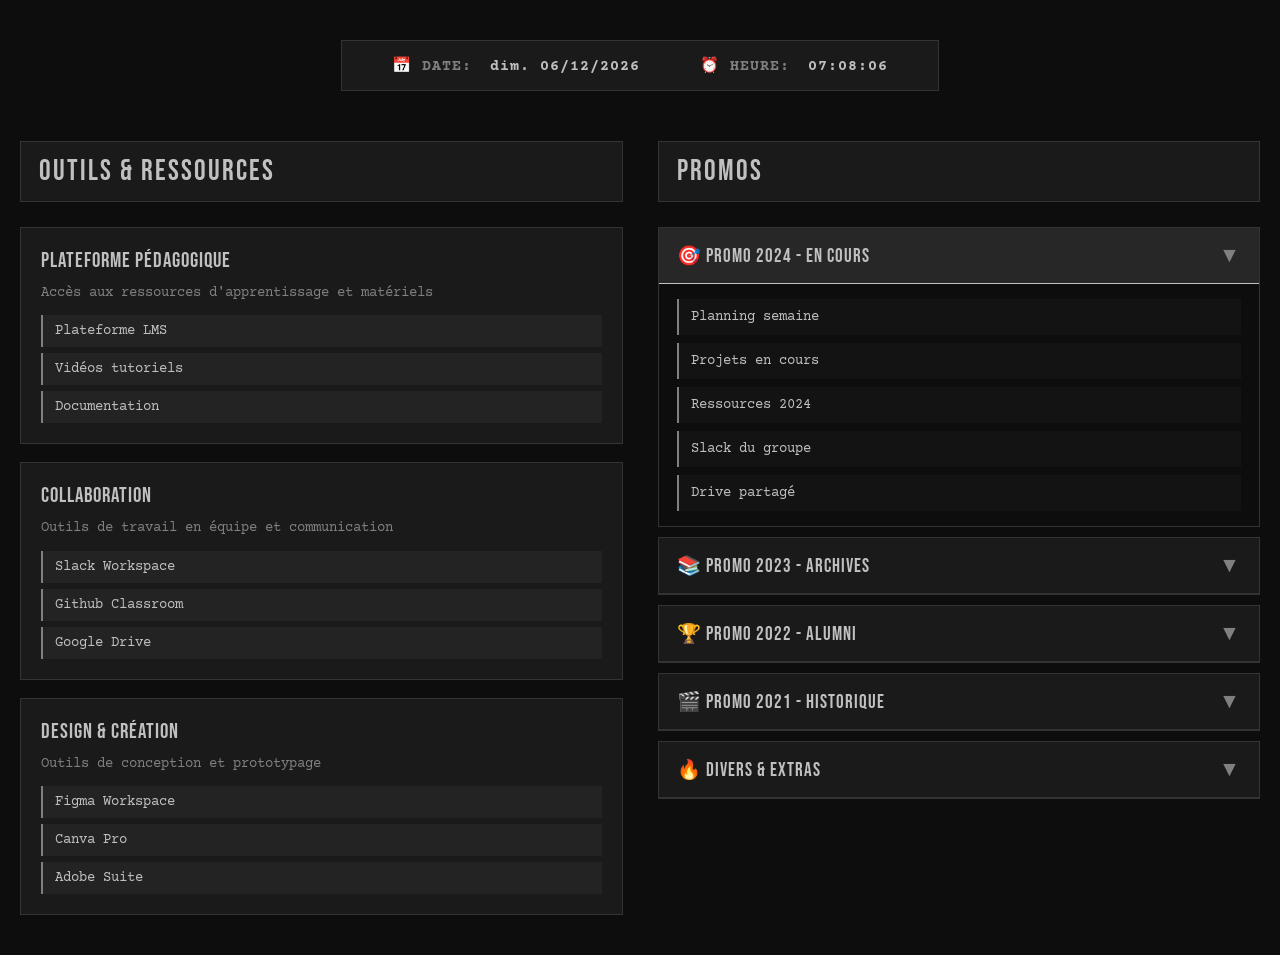
==== index.html @ c83de35c "Style: mise en place du dashboard simplon respo pédago" ====
<!doctype html>
<html lang="fr">
  <head>
    <meta charset="UTF-8" />
    <meta name="viewport" content="width=device-width, initial-scale=1.0" />
    <title>Dashboard Rock Metal - WCS</title>
    <link rel="preconnect" href="https://fonts.googleapis.com" />
    <link rel="preconnect" href="https://fonts.gstatic.com" crossorigin />
    <link
      href="https://fonts.googleapis.com/css2?family=Anton&family=Bebas+Neue&family=Courier+Prime:wght@400;700&display=swap"
      rel="stylesheet"
    />
    <link href="./style.css" rel="stylesheet" type="text/css" />
  </head>
  <body>
    <div class="container">
      <div class="header">
        <div class="datetime-box">
          <span class="datetime-item">
            <span class="datetime-label">📅 DATE:</span>
            <span class="datetime-value" id="date"></span>
          </span>
          <span class="datetime-item">
            <span class="datetime-label">⏰ HEURE:</span>
            <span class="datetime-value" id="time"></span>
          </span>
        </div>
      </div>
      <div class="main-grid">
        <!-- ZONE 1: OUTILS ET RESSOURCES -->
        <div class="zone">
          <div class="zone-title">Outils & Ressources</div>
          <div class="tools-grid"></div>
        </div>

        <!-- ZONE 2: ACCORDÉON PROMOS -->
        <div class="zone accordion-container">
          <div class="zone-title">Promos</div>
          <div class="accordion"></div>
        </div>
      </div>
    </div>
    <script src="./script.js"></script>
  </body>
</html>
---- style.css ----
:root {
  --primary: #c0c0c0;
  --secondary: #1a1a1a;
  --accent: #808080;
  --dark-bg: #0d0d0d;
  --mid-bg: #1a1a1a;
  --border: #333;
}

* {
  margin: 0;
  padding: 0;
  box-sizing: border-box;
}

body {
  font-family: "Courier Prime", monospace;
  background: var(--dark-bg);
  color: var(--primary);
  min-height: 100vh;
}

.container {
  max-width: 1400px;
  margin: 0 auto;
  padding: 40px 20px;
}

/* HEADER */
.header {
  text-align: center;
  margin-bottom: 50px;
}

.header h1 {
  font-family: "Bebas Neue", sans-serif;
  font-size: 3.5em;
  color: var(--primary);
  letter-spacing: 3px;
  font-weight: 900;
  margin-bottom: 25px;
}

.datetime-box {
  background: var(--mid-bg);
  border: 1px solid var(--border);
  padding: 15px 25px;
  display: inline-block;
  font-family: "Courier Prime", monospace;
  letter-spacing: 1px;
  font-size: 0.95em;
}

.datetime-item {
  display: inline-block;
  margin: 0 25px;
}

.datetime-label {
  color: var(--accent);
  font-weight: bold;
  text-transform: uppercase;
}

.datetime-value {
  color: var(--primary);
  margin-left: 8px;
  font-weight: bold;
}

/* ZONES PRINCIPALES */
.main-grid {
  display: grid;
  grid-template-columns: 1fr 1fr;
  gap: 35px;
}

.zone {
  position: relative;
}

.zone-title {
  font-family: "Bebas Neue", sans-serif;
  font-size: 1.8em;
  color: var(--primary);
  text-transform: uppercase;
  letter-spacing: 2px;
  margin-bottom: 25px;
  padding: 12px 18px;
  border: 1px solid var(--border);
  background: var(--mid-bg);
}

/* Blocs outils/ressources */
.tools-grid {
  display: grid;
  grid-template-columns: 1fr;
  gap: 18px;
}

.tool-block {
  background: var(--mid-bg);
  border: 1px solid var(--border);
  padding: 20px;
}

.tool-title {
  font-family: "Bebas Neue", sans-serif;
  font-size: 1.3em;
  color: var(--primary);
  text-transform: uppercase;
  letter-spacing: 1px;
  margin-bottom: 10px;
}

.tool-description {
  color: var(--accent);
  font-size: 0.85em;
  line-height: 1.5;
  margin-bottom: 12px;
}

.tool-links {
  display: flex;
  flex-direction: column;
  gap: 6px;
}

.tool-link {
  color: var(--primary);
  text-decoration: none;
  padding: 8px 12px;
  background: rgba(192, 192, 192, 0.05);
  border-left: 2px solid var(--accent);
  font-weight: 500;
  font-size: 0.9em;
}

.tool-link:hover {
  background: rgba(192, 192, 192, 0.1);
  border-left-color: var(--primary);
}

/* ZONE 2: ACCORDÉON PROMOS */
.accordion-container {
  position: relative;
}

.accordion {
  display: flex;
  flex-direction: column;
  gap: 10px;
}

.accordion-item {
  border: 1px solid var(--border);
  background: var(--mid-bg);
  overflow: hidden;
}

.accordion-header {
  background: var(--mid-bg);
  padding: 15px 18px;
  cursor: pointer;
  font-family: "Bebas Neue", sans-serif;
  font-size: 1.2em;
  color: var(--primary);
  text-transform: uppercase;
  letter-spacing: 1px;
  display: flex;
  justify-content: space-between;
  align-items: center;
  user-select: none;
  border-bottom: 1px solid var(--border);
}

.accordion-header:hover {
  background: rgba(192, 192, 192, 0.05);
}

.accordion-header .toggle-icon {
  color: var(--accent);
  font-weight: bold;
  font-size: 1.1em;
}

.accordion-item.active .accordion-header {
  background: rgba(192, 192, 192, 0.08);
  border-bottom: 1px solid var(--primary);
}

.accordion-content {
  max-height: 0;
  overflow: hidden;
  background: var(--dark-bg);
}

.accordion-item.active .accordion-content {
  max-height: 500px;
  padding: 15px 18px;
}

.promo-links {
  display: flex;
  flex-direction: column;
  gap: 8px;
}

.promo-link {
  color: var(--primary);
  text-decoration: none;
  padding: 10px 12px;
  background: rgba(192, 192, 192, 0.03);
  border-left: 2px solid var(--accent);
  font-weight: 500;
  font-size: 0.9em;
}

.promo-link:hover {
  background: rgba(192, 192, 192, 0.08);
  border-left-color: var(--primary);
}

/* RESPONSIVE */
@media (max-width: 1024px) {
  .main-grid {
    grid-template-columns: 1fr;
  }

  .header h1 {
    font-size: 2.5em;
  }
}

@media (max-width: 768px) {
  .header h1 {
    font-size: 1.8em;
  }

  .datetime-item {
    display: block;
    margin: 8px 0;
  }

  .zone-title {
    font-size: 1.3em;
  }
}
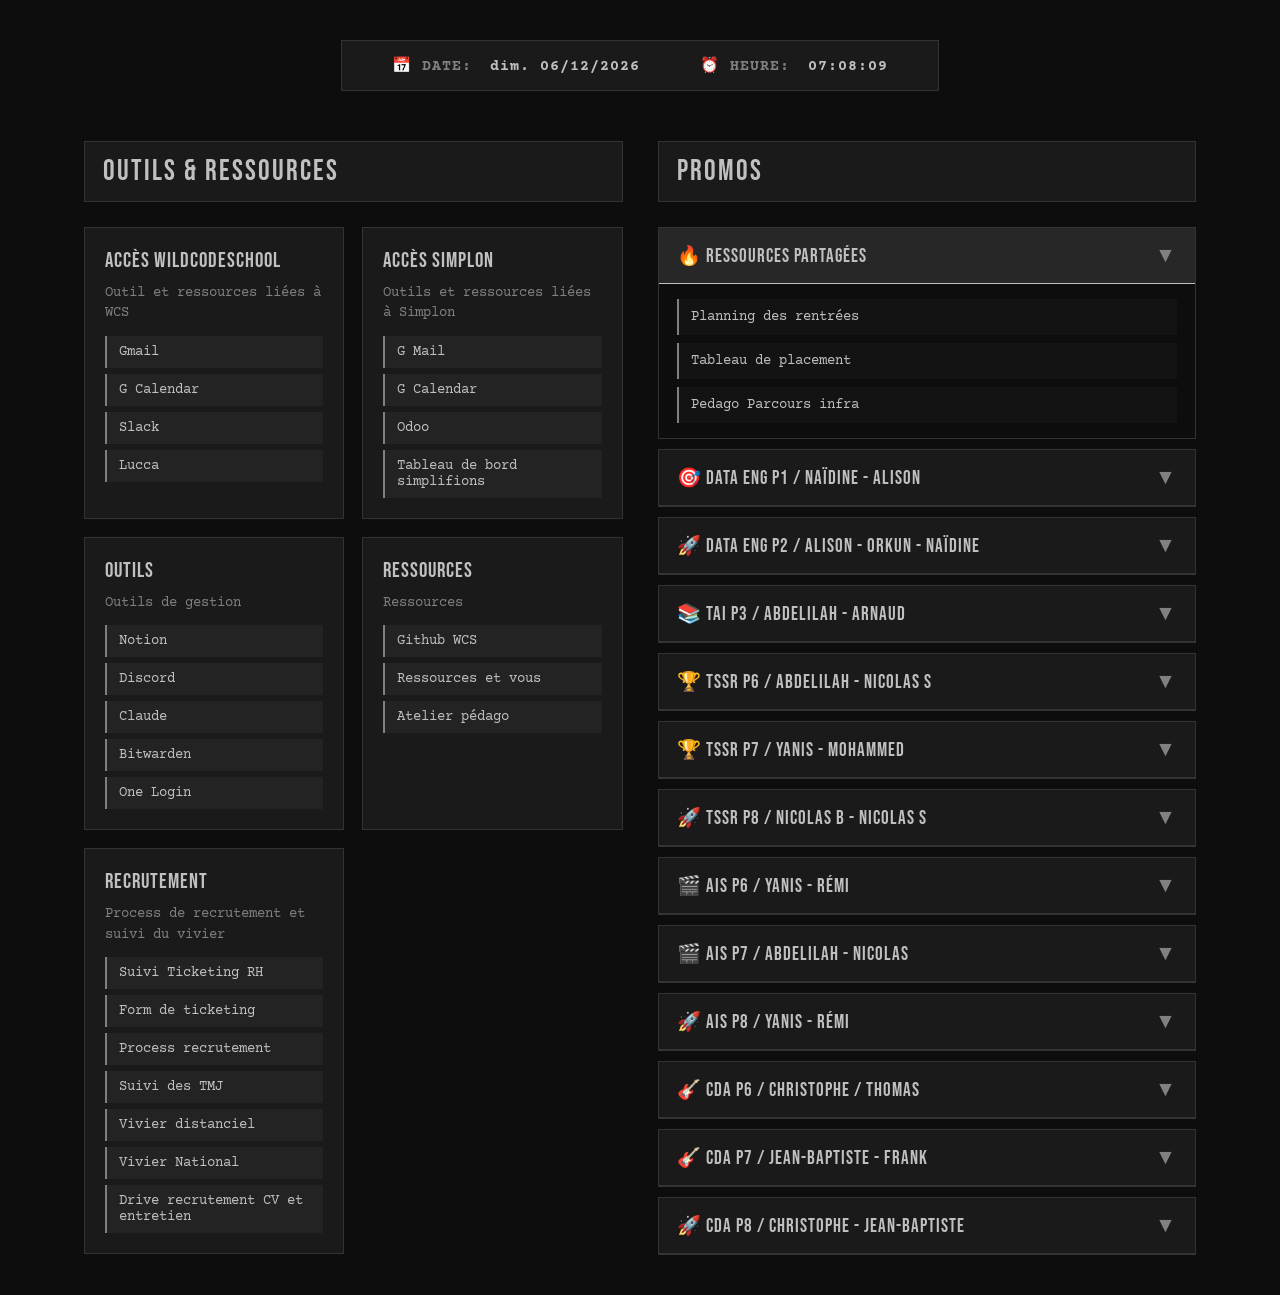
==== commit 766789d6: "style: mise à jour de style + favicon" ====
--- a/index.html
+++ b/index.html
@@ -3,7 +3,13 @@
   <head>
     <meta charset="UTF-8" />
     <meta name="viewport" content="width=device-width, initial-scale=1.0" />
-    <title>Dashboard Rock Metal - WCS</title>
+    <title>Dashboard Simplon - WCS</title>
+    <link
+      rel="icon"
+      type="image/png"
+      sizes="32x32"
+      href="./favicon-32x32.webp"
+    />
     <link rel="preconnect" href="https://fonts.googleapis.com" />
     <link rel="preconnect" href="https://fonts.gstatic.com" crossorigin />
     <link
--- a/style.css
+++ b/style.css
@@ -21,7 +21,7 @@
 }
 
 .container {
-  max-width: 1400px;
+  max-width: 90vw;
   margin: 0 auto;
   padding: 40px 20px;
 }
@@ -94,7 +94,7 @@
 /* Blocs outils/ressources */
 .tools-grid {
   display: grid;
-  grid-template-columns: 1fr;
+  grid-template-columns: 1fr 1fr;
   gap: 18px;
 }
 
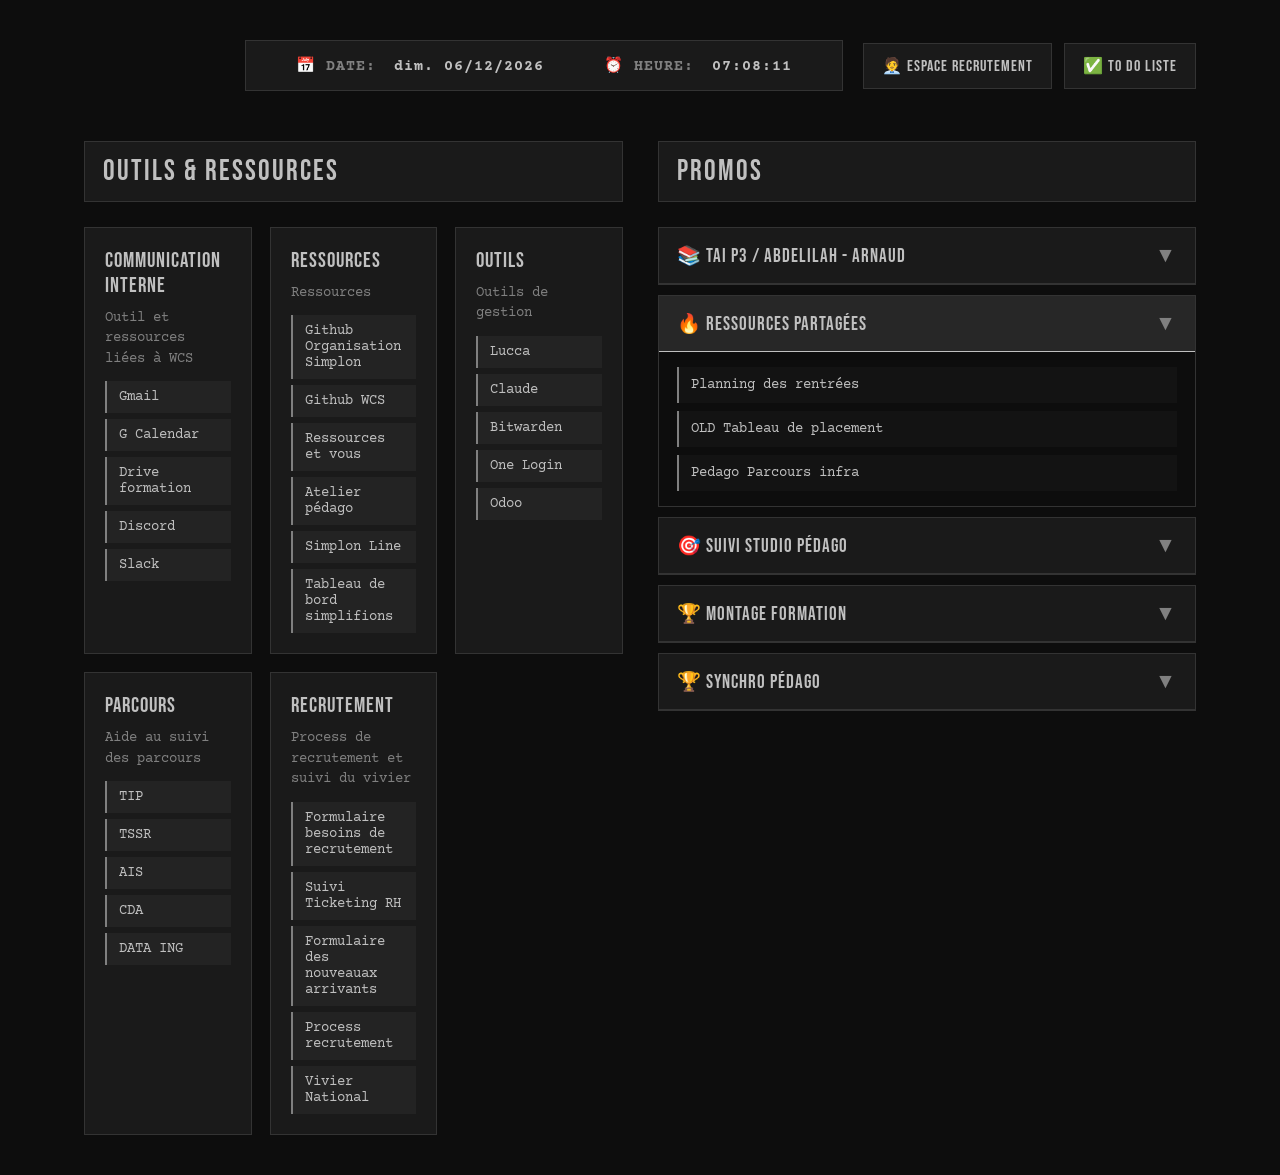
==== commit 81261ee2: "feat: ajout de la gestion de la to do liste et recrutement" ====
--- a/index.html
+++ b/index.html
@@ -21,15 +21,26 @@
   <body>
     <div class="container">
       <div class="header">
-        <div class="datetime-box">
-          <span class="datetime-item">
-            <span class="datetime-label">📅 DATE:</span>
-            <span class="datetime-value" id="date"></span>
-          </span>
-          <span class="datetime-item">
-            <span class="datetime-label">⏰ HEURE:</span>
-            <span class="datetime-value" id="time"></span>
-          </span>
+        <div class="header-top">
+          <div class="header-spacer"></div>
+          <div class="datetime-box">
+            <span class="datetime-item">
+              <span class="datetime-label">📅 DATE:</span>
+              <span class="datetime-value" id="date"></span>
+            </span>
+            <span class="datetime-item">
+              <span class="datetime-label">⏰ HEURE:</span>
+              <span class="datetime-value" id="time"></span>
+            </span>
+          </div>
+          <div class="header-actions">
+            <button class="action-btn" id="open-recrutement" type="button">
+              🧑‍💼 Espace Recrutement
+            </button>
+            <button class="action-btn" id="open-todo" type="button">
+              ✅ To Do Liste
+            </button>
+          </div>
         </div>
       </div>
       <div class="main-grid">
@@ -46,6 +57,89 @@
         </div>
       </div>
     </div>
+
+    <!-- MODALE : ESPACE RECRUTEMENT -->
+    <div class="modal-overlay" id="modal-recrutement">
+      <div class="modal-box">
+        <div class="modal-header">
+          <span class="modal-title">🧑‍💼 Espace Recrutement</span>
+          <button
+            class="modal-close"
+            data-close="modal-recrutement"
+            type="button"
+          >
+            ✕
+          </button>
+        </div>
+        <div class="modal-body">
+          <form id="form-prestataire" class="form-grid">
+            <div class="form-field">
+              <label for="p-nom">Nom</label>
+              <input type="text" id="p-nom" required />
+            </div>
+            <div class="form-field">
+              <label for="p-prenom">Prénom</label>
+              <input type="text" id="p-prenom" required />
+            </div>
+            <div class="form-field">
+              <label for="p-email">Email</label>
+              <input type="email" id="p-email" required />
+            </div>
+            <div class="form-field">
+              <label for="p-tel">Téléphone</label>
+              <input type="tel" id="p-tel" />
+            </div>
+            <div class="form-field form-field-full">
+              <label for="p-cursus">Cursus</label>
+              <input type="text" id="p-cursus" required />
+            </div>
+            <button type="submit" class="btn-submit">
+              + Ajouter à la liste d'attente
+            </button>
+          </form>
+          <div id="liste-prestataires"></div>
+        </div>
+      </div>
+    </div>
+
+    <!-- MODALE : TO DO LISTE -->
+    <div class="modal-overlay" id="modal-todo">
+      <div class="modal-box">
+        <div class="modal-header">
+          <span class="modal-title">✅ To Do Liste</span>
+          <button class="modal-close" data-close="modal-todo" type="button">
+            ✕
+          </button>
+        </div>
+        <div class="modal-body">
+          <form id="form-todo" class="form-grid">
+            <div class="form-field form-field-full">
+              <label for="t-nom">Nom de la tâche</label>
+              <input type="text" id="t-nom" required />
+            </div>
+            <div class="form-field form-field-full">
+              <label for="t-desc">Description courte</label>
+              <input type="text" id="t-desc" />
+            </div>
+            <div class="form-field">
+              <label for="t-priorite">Priorité</label>
+              <select id="t-priorite">
+                <option value="basse">Basse</option>
+                <option value="moyenne" selected>Moyenne</option>
+                <option value="haute">Haute</option>
+              </select>
+            </div>
+            <div class="form-field">
+              <label for="t-url">Lien URL</label>
+              <input type="url" id="t-url" placeholder="https://..." />
+            </div>
+            <button type="submit" class="btn-submit">+ Ajouter la tâche</button>
+          </form>
+          <div id="liste-todos"></div>
+        </div>
+      </div>
+    </div>
+
     <script src="./script.js"></script>
   </body>
 </html>
--- a/style.css
+++ b/style.css
@@ -5,6 +5,9 @@
   --dark-bg: #0d0d0d;
   --mid-bg: #1a1a1a;
   --border: #333;
+  --danger: #e07856;
+  --warning: #d4a843;
+  --success: #6fae7f;
 }
 
 * {
@@ -39,6 +42,17 @@
   letter-spacing: 3px;
   font-weight: 900;
   margin-bottom: 25px;
+}
+
+.header-top {
+  display: grid;
+  grid-template-columns: 1fr auto 1fr;
+  align-items: center;
+  gap: 20px;
+}
+
+.header-spacer {
+  /* équilibre visuellement la colonne des actions pour garder la date/heure centrée */
 }
 
 .datetime-box {
@@ -49,6 +63,7 @@
   font-family: "Courier Prime", monospace;
   letter-spacing: 1px;
   font-size: 0.95em;
+  justify-self: center;
 }
 
 .datetime-item {
@@ -66,6 +81,34 @@
   color: var(--primary);
   margin-left: 8px;
   font-weight: bold;
+}
+
+/* BOUTONS D'ACTION (header) */
+.header-actions {
+  display: flex;
+  gap: 12px;
+  justify-self: end;
+}
+
+.action-btn {
+  font-family: "Bebas Neue", sans-serif;
+  background: var(--mid-bg);
+  border: 1px solid var(--border);
+  color: var(--primary);
+  padding: 12px 18px;
+  font-size: 1em;
+  letter-spacing: 1px;
+  text-transform: uppercase;
+  cursor: pointer;
+  transition:
+    background 0.2s,
+    border-color 0.2s;
+  white-space: nowrap;
+}
+
+.action-btn:hover {
+  background: rgba(192, 192, 192, 0.08);
+  border-color: var(--primary);
 }
 
 /* ZONES PRINCIPALES */
@@ -94,7 +137,7 @@
 /* Blocs outils/ressources */
 .tools-grid {
   display: grid;
-  grid-template-columns: 1fr 1fr;
+  grid-template-columns: 1fr 1fr 1fr;
   gap: 18px;
 }
 
@@ -221,6 +264,272 @@
   border-left-color: var(--primary);
 }
 
+/* ====== MODALES (Espace Recrutement / To Do Liste) ====== */
+.modal-overlay {
+  position: fixed;
+  inset: 0;
+  background: rgba(0, 0, 0, 0.75);
+  display: none;
+  align-items: center;
+  justify-content: center;
+  padding: 20px;
+  z-index: 1000;
+}
+
+.modal-overlay.active {
+  display: flex;
+}
+
+.modal-box {
+  background: var(--dark-bg);
+  border: 1px solid var(--border);
+  width: 100%;
+  max-width: 720px;
+  max-height: 85vh;
+  display: flex;
+  flex-direction: column;
+}
+
+.modal-header {
+  display: flex;
+  justify-content: space-between;
+  align-items: center;
+  padding: 18px 22px;
+  border-bottom: 1px solid var(--border);
+  background: var(--mid-bg);
+}
+
+.modal-title {
+  font-family: "Bebas Neue", sans-serif;
+  font-size: 1.5em;
+  letter-spacing: 2px;
+  text-transform: uppercase;
+}
+
+.modal-close {
+  background: none;
+  border: 1px solid var(--border);
+  color: var(--accent);
+  font-size: 1.1em;
+  width: 32px;
+  height: 32px;
+  cursor: pointer;
+  line-height: 1;
+}
+
+.modal-close:hover {
+  color: var(--primary);
+  border-color: var(--primary);
+}
+
+.modal-body {
+  padding: 20px 22px;
+  overflow-y: auto;
+}
+
+/* Formulaires dans les modales */
+.form-grid {
+  display: grid;
+  grid-template-columns: 1fr 1fr;
+  gap: 12px;
+  margin-bottom: 24px;
+  padding-bottom: 20px;
+  border-bottom: 1px dashed var(--border);
+}
+
+.form-field {
+  display: flex;
+  flex-direction: column;
+  gap: 4px;
+}
+
+.form-field-full {
+  grid-column: 1 / -1;
+}
+
+.form-field label {
+  font-size: 0.75em;
+  color: var(--accent);
+  text-transform: uppercase;
+  letter-spacing: 1px;
+}
+
+.form-field input,
+.form-field select {
+  background: var(--mid-bg);
+  border: 1px solid var(--border);
+  color: var(--primary);
+  padding: 9px 10px;
+  font-family: "Courier Prime", monospace;
+  font-size: 0.9em;
+}
+
+.form-field input:focus,
+.form-field select:focus {
+  outline: none;
+  border-color: var(--primary);
+}
+
+.btn-submit {
+  grid-column: 1 / -1;
+  background: var(--primary);
+  color: var(--dark-bg);
+  border: none;
+  padding: 12px;
+  font-family: "Bebas Neue", sans-serif;
+  letter-spacing: 1px;
+  text-transform: uppercase;
+  font-size: 1em;
+  cursor: pointer;
+  margin-top: 4px;
+}
+
+.btn-submit:hover {
+  background: #e2e2e2;
+}
+
+/* Listes communes */
+.list-empty {
+  color: var(--accent);
+  font-size: 0.9em;
+  text-align: center;
+  padding: 30px 0;
+}
+
+.btn-delete {
+  background: none;
+  border: 1px solid var(--border);
+  color: var(--accent);
+  cursor: pointer;
+  padding: 6px 10px;
+  font-family: "Courier Prime", monospace;
+  font-size: 0.8em;
+  white-space: nowrap;
+}
+
+.btn-delete:hover {
+  color: var(--danger);
+  border-color: var(--danger);
+}
+
+/* Liste prestataires */
+.prestataire-item {
+  border: 1px solid var(--border);
+  background: var(--mid-bg);
+  padding: 14px 16px;
+  margin-bottom: 10px;
+  display: flex;
+  justify-content: space-between;
+  align-items: flex-start;
+  gap: 12px;
+  flex-wrap: wrap;
+}
+
+.prestataire-info {
+  display: flex;
+  flex-direction: column;
+  gap: 3px;
+}
+
+.prestataire-info .name {
+  font-weight: bold;
+  font-size: 1.05em;
+  letter-spacing: 0.5px;
+}
+
+.prestataire-info .meta {
+  color: var(--accent);
+  font-size: 0.85em;
+}
+
+/* Liste todos */
+.todo-item {
+  border: 1px solid var(--border);
+  background: var(--mid-bg);
+  padding: 14px 16px;
+  margin-bottom: 10px;
+  display: flex;
+  justify-content: space-between;
+  align-items: flex-start;
+  gap: 12px;
+  flex-wrap: wrap;
+}
+
+.todo-main {
+  flex: 1;
+  min-width: 200px;
+}
+
+.todo-title {
+  display: flex;
+  align-items: center;
+  gap: 10px;
+  font-weight: bold;
+}
+
+.todo-item.status-termine .todo-title {
+  text-decoration: line-through;
+  color: var(--accent);
+}
+
+.todo-desc {
+  color: var(--accent);
+  font-size: 0.85em;
+  margin-top: 6px;
+}
+
+.todo-link {
+  color: var(--primary);
+  font-size: 0.8em;
+  text-decoration: underline;
+  margin-top: 6px;
+  display: inline-block;
+}
+
+.item-actions {
+  display: flex;
+  gap: 8px;
+  align-items: center;
+}
+
+.priority-badge {
+  font-size: 0.65em;
+  padding: 3px 8px;
+  border: 1px solid;
+  text-transform: uppercase;
+  letter-spacing: 0.5px;
+  white-space: nowrap;
+}
+
+.priority-haute {
+  color: var(--danger);
+  border-color: var(--danger);
+}
+
+.priority-moyenne {
+  color: var(--warning);
+  border-color: var(--warning);
+}
+
+.priority-basse {
+  color: var(--success);
+  border-color: var(--success);
+}
+
+.status-select {
+  background: var(--dark-bg);
+  border: 1px solid var(--border);
+  color: var(--primary);
+  font-family: "Courier Prime", monospace;
+  font-size: 0.8em;
+  padding: 6px 8px;
+}
+
+.status-select:focus {
+  outline: none;
+  border-color: var(--primary);
+}
+
 /* RESPONSIVE */
 @media (max-width: 1024px) {
   .main-grid {
@@ -237,12 +546,42 @@
     font-size: 1.8em;
   }
 
+  .header-top {
+    grid-template-columns: 1fr;
+    gap: 14px;
+  }
+
+  .header-spacer {
+    display: none;
+  }
+
+  .datetime-box {
+    justify-self: stretch;
+  }
+
   .datetime-item {
     display: block;
     margin: 8px 0;
   }
 
+  .header-actions {
+    justify-self: stretch;
+    justify-content: stretch;
+  }
+
+  .action-btn {
+    flex: 1;
+  }
+
   .zone-title {
     font-size: 1.3em;
   }
-}
+
+  .form-grid {
+    grid-template-columns: 1fr;
+  }
+
+  .modal-box {
+    max-height: 90vh;
+  }
+}
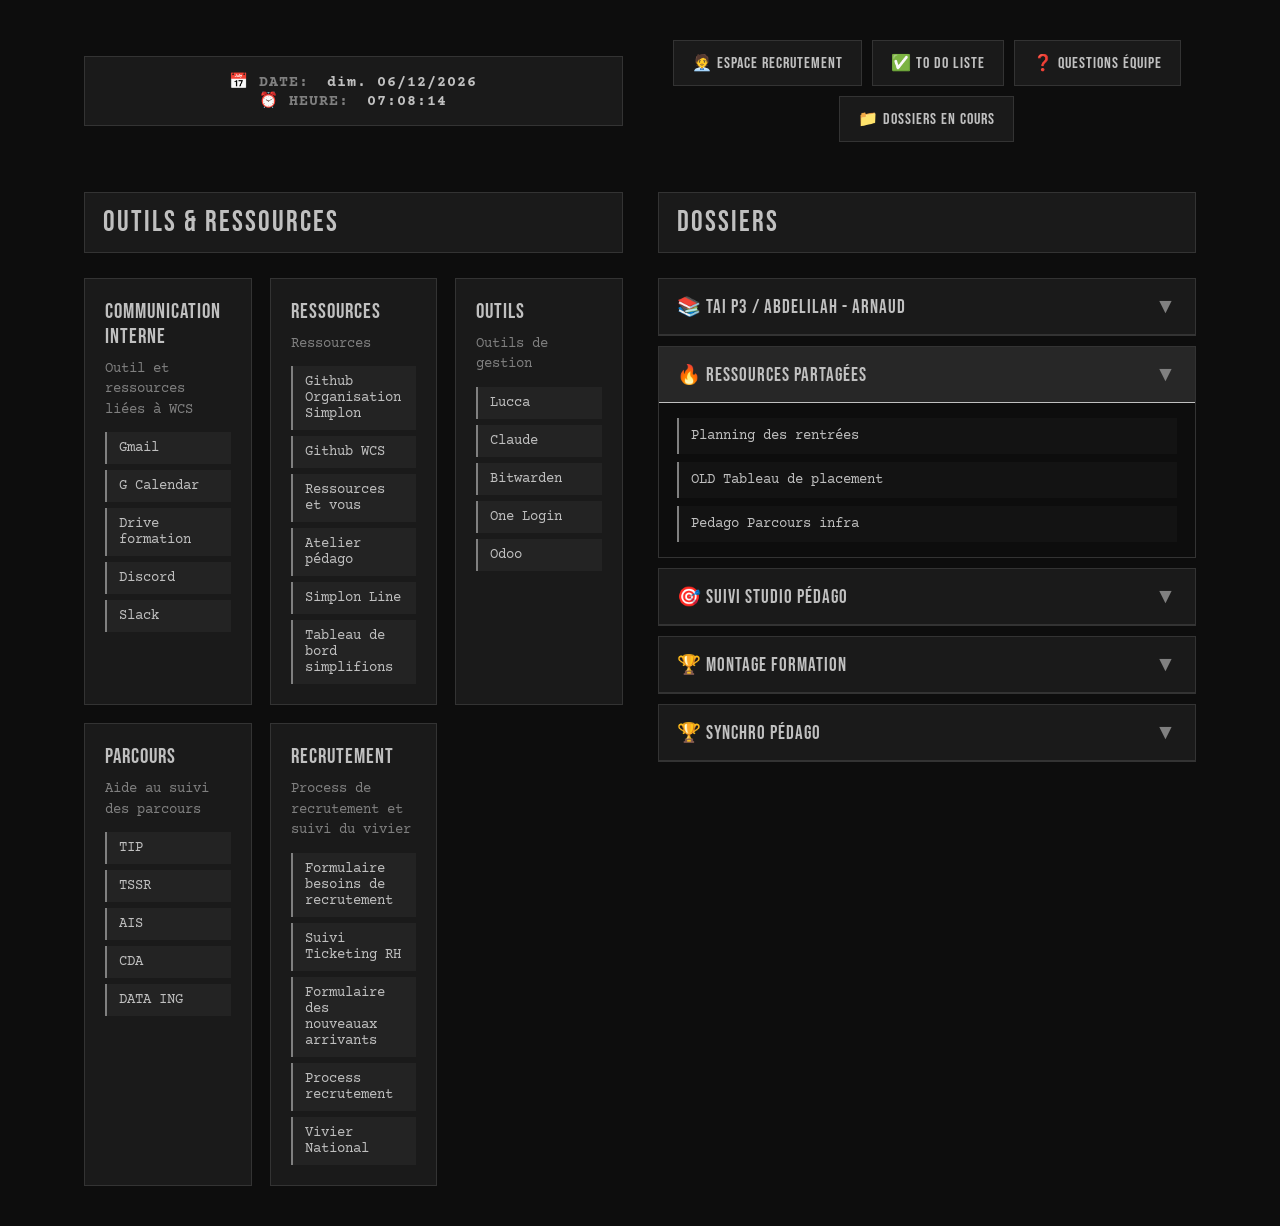
==== commit f505c183: "Ajout de menu Dossier en cours et question" ====
--- a/index.html
+++ b/index.html
@@ -22,7 +22,6 @@
     <div class="container">
       <div class="header">
         <div class="header-top">
-          <div class="header-spacer"></div>
           <div class="datetime-box">
             <span class="datetime-item">
               <span class="datetime-label">📅 DATE:</span>
@@ -40,6 +39,12 @@
             <button class="action-btn" id="open-todo" type="button">
               ✅ To Do Liste
             </button>
+            <button class="action-btn" id="open-questions" type="button">
+              ❓ Questions Équipe
+            </button>
+            <button class="action-btn" id="open-dossiers" type="button">
+              📁 Dossiers en cours
+            </button>
           </div>
         </div>
       </div>
@@ -52,7 +57,7 @@
 
         <!-- ZONE 2: ACCORDÉON PROMOS -->
         <div class="zone accordion-container">
-          <div class="zone-title">Promos</div>
+          <div class="zone-title">Dossiers</div>
           <div class="accordion"></div>
         </div>
       </div>
@@ -140,6 +145,94 @@
       </div>
     </div>
 
+    <!-- MODALE : QUESTIONS À L'ÉQUIPE -->
+    <div class="modal-overlay" id="modal-questions">
+      <div class="modal-box">
+        <div class="modal-header">
+          <span class="modal-title">❓ Questions à l'équipe</span>
+          <button
+            class="modal-close"
+            data-close="modal-questions"
+            type="button"
+          >
+            ✕
+          </button>
+        </div>
+        <div class="modal-body">
+          <form id="form-question" class="form-grid">
+            <div class="form-field">
+              <label for="q-priorite">Priorité</label>
+              <select id="q-priorite">
+                <option value="basse">Basse</option>
+                <option value="moyenne" selected>Moyenne</option>
+                <option value="haute">Haute</option>
+              </select>
+            </div>
+            <div class="form-field">
+              <label for="q-lien">Lien</label>
+              <input type="url" id="q-lien" placeholder="https://..." />
+            </div>
+            <div class="form-field form-field-full">
+              <label for="q-question">Question</label>
+              <input type="text" id="q-question" required />
+            </div>
+            <div class="form-field form-field-full">
+              <label for="q-piste">Piste / éléments de réponse</label>
+              <input type="text" id="q-piste" />
+            </div>
+            <button type="submit" class="btn-submit">
+              + Poser la question
+            </button>
+          </form>
+          <div id="liste-questions"></div>
+        </div>
+      </div>
+    </div>
+
+    <!-- MODALE : DOSSIERS EN COURS -->
+    <div class="modal-overlay" id="modal-dossiers">
+      <div class="modal-box">
+        <div class="modal-header">
+          <span class="modal-title">📁 Dossiers en cours</span>
+          <button class="modal-close" data-close="modal-dossiers" type="button">
+            ✕
+          </button>
+        </div>
+        <div class="modal-body">
+          <form id="form-dossier" class="form-grid">
+            <div class="form-field">
+              <label for="d-priorite">Priorité</label>
+              <select id="d-priorite">
+                <option value="basse">Basse</option>
+                <option value="moyenne" selected>Moyenne</option>
+                <option value="haute">Haute</option>
+              </select>
+            </div>
+            <div class="form-field">
+              <label for="d-date">Date</label>
+              <input type="date" id="d-date" />
+            </div>
+            <div class="form-field form-field-full">
+              <label for="d-intitule">Intitulé du dossier</label>
+              <input type="text" id="d-intitule" required />
+            </div>
+            <div class="form-field">
+              <label for="d-collaborateur">Collaborateur</label>
+              <input type="text" id="d-collaborateur" />
+            </div>
+            <div class="form-field">
+              <label for="d-url">URL</label>
+              <input type="url" id="d-url" placeholder="https://..." />
+            </div>
+            <button type="submit" class="btn-submit">
+              + Ajouter le dossier
+            </button>
+          </form>
+          <div id="liste-dossiers"></div>
+        </div>
+      </div>
+    </div>
+
     <script src="./script.js"></script>
   </body>
 </html>
--- a/style.css
+++ b/style.css
@@ -46,13 +46,9 @@
 
 .header-top {
   display: grid;
-  grid-template-columns: 1fr auto 1fr;
+  grid-template-columns: 1fr 1fr;
   align-items: center;
-  gap: 20px;
-}
-
-.header-spacer {
-  /* équilibre visuellement la colonne des actions pour garder la date/heure centrée */
+  gap: 35px;
 }
 
 .datetime-box {
@@ -83,11 +79,13 @@
   font-weight: bold;
 }
 
-/* BOUTONS D'ACTION (header) */
+/* BOUTONS D'ACTION (header) — alignés sur la colonne "Promos" */
 .header-actions {
   display: flex;
-  gap: 12px;
-  justify-self: end;
+  flex-wrap: wrap;
+  gap: 10px;
+  justify-self: center;
+  justify-content: center;
 }
 
 .action-btn {
@@ -536,6 +534,11 @@
     grid-template-columns: 1fr;
   }
 
+  .header-top {
+    grid-template-columns: 1fr;
+    gap: 16px;
+  }
+
   .header h1 {
     font-size: 2.5em;
   }
@@ -551,10 +554,6 @@
     gap: 14px;
   }
 
-  .header-spacer {
-    display: none;
-  }
-
   .datetime-box {
     justify-self: stretch;
   }
@@ -566,7 +565,7 @@
 
   .header-actions {
     justify-self: stretch;
-    justify-content: stretch;
+    justify-content: center;
   }
 
   .action-btn {
